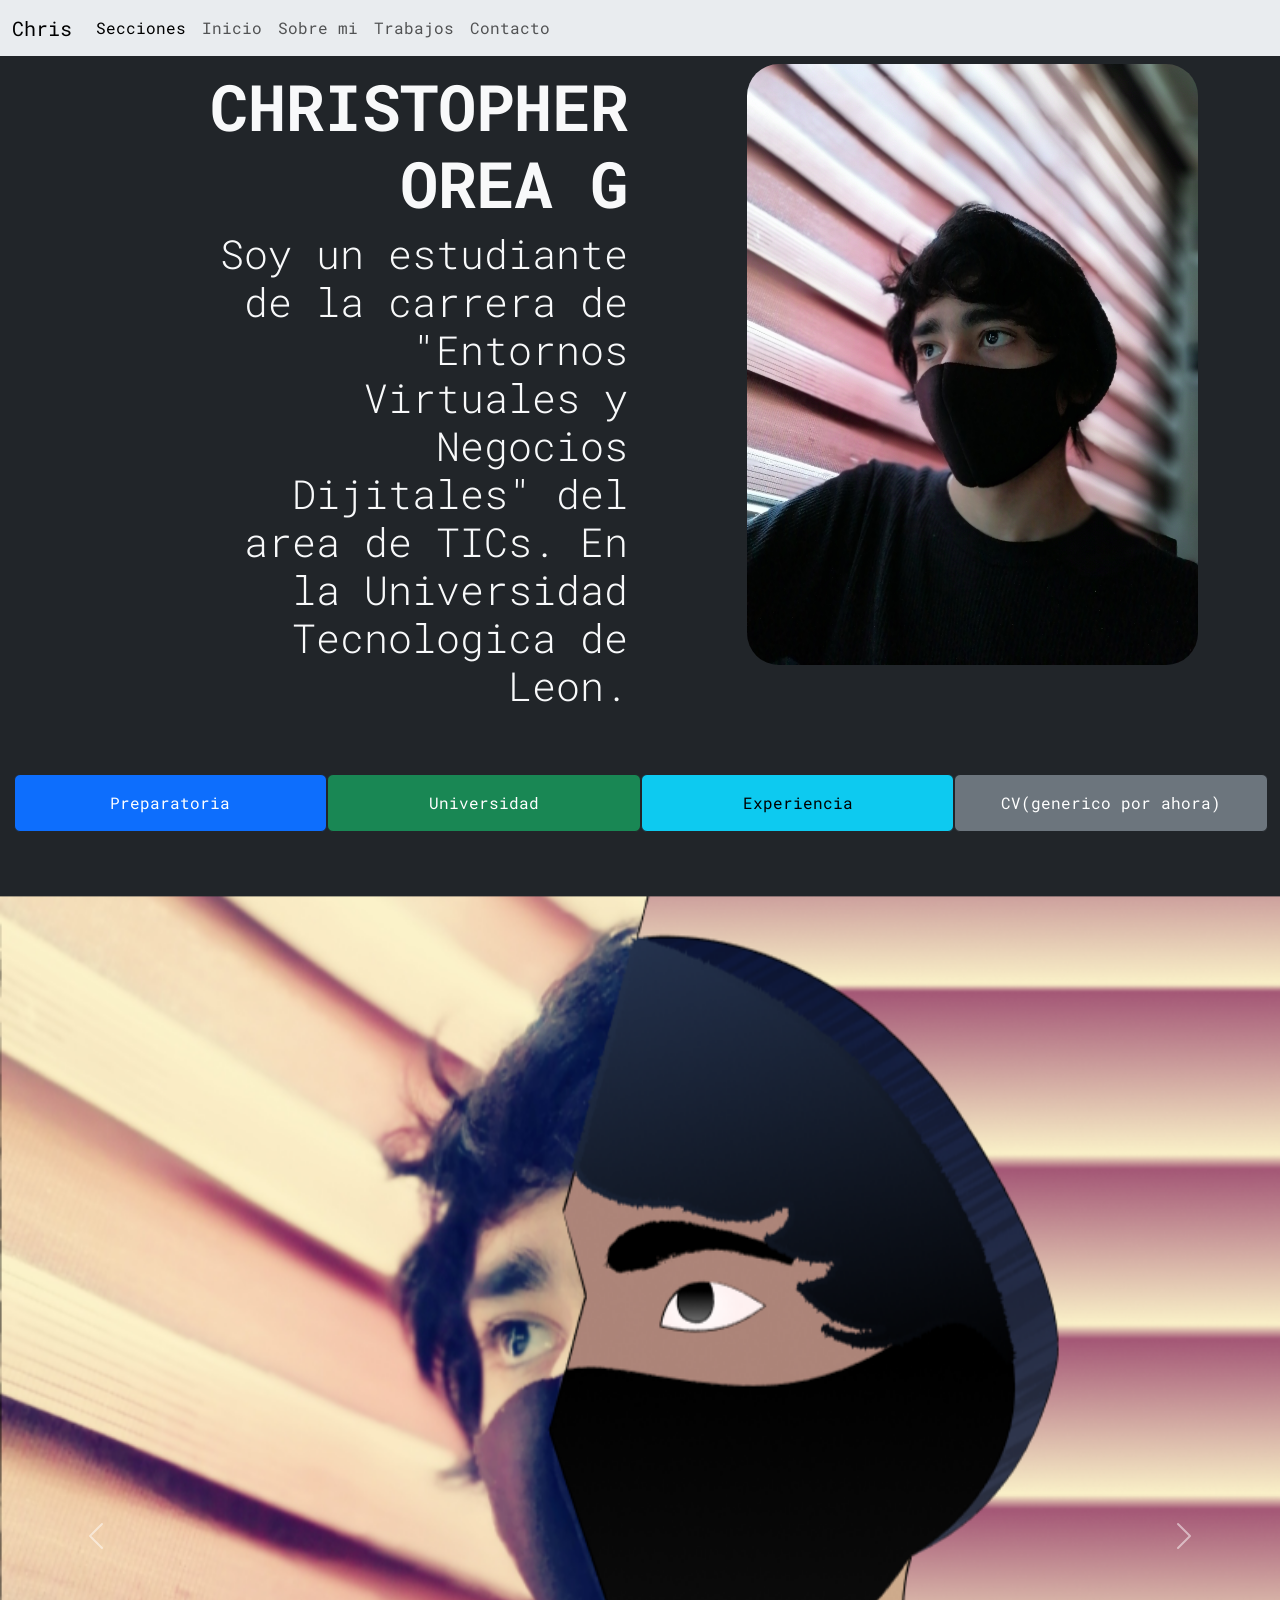
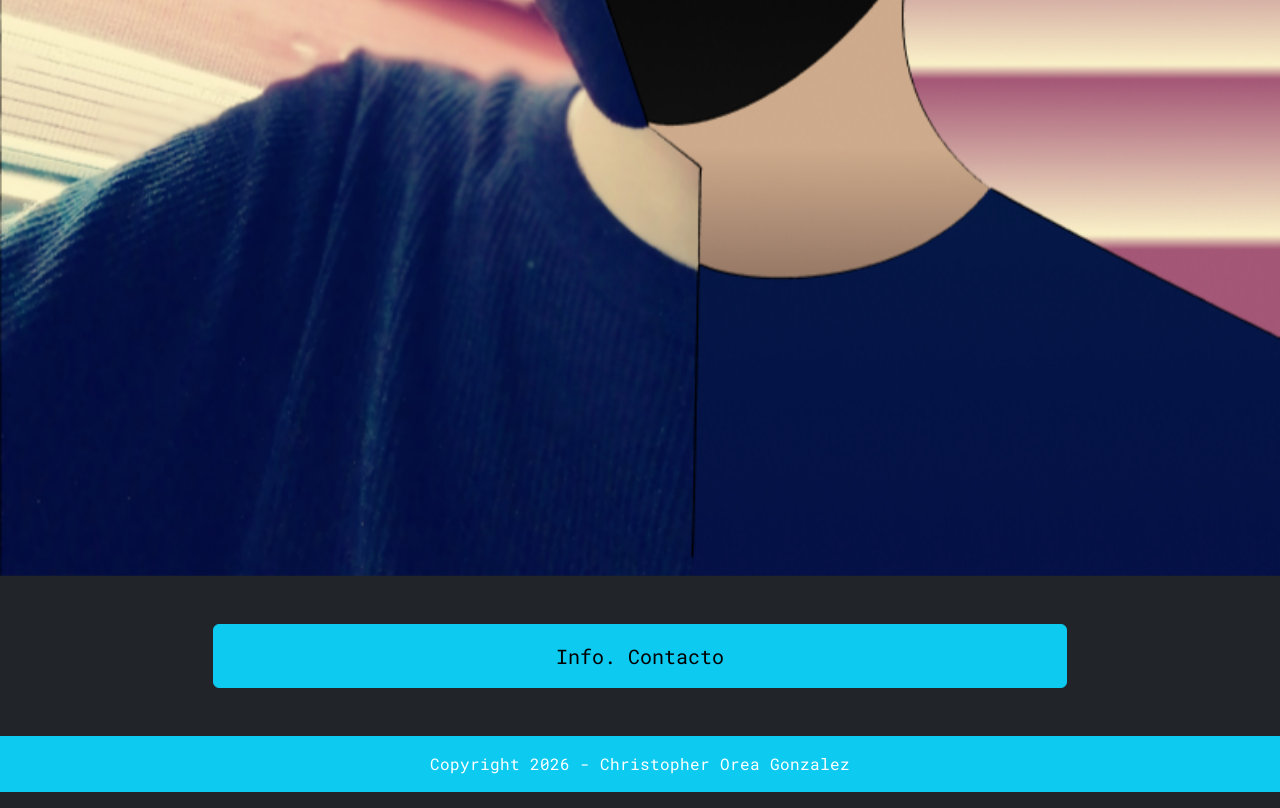
==== index.html @ 301a8b94 "c5" ====
<!DOCTYPE html>
<html lang="es">
<head>
    <meta charset="UTF-8">
    <meta name="viewport" content="width=device-width, initial-scale=1.0">
    <title>Christopher Orea</title>
    <link rel="stylesheet" href="css/bootstrap.min.css">   
    <link rel="stylesheet" href="css/estilos.css">
</head>
<body class="bg-dark text-light">
    <header class="fixed-top">
        <nav class="navbar navbar-expand-lg bg-body-secondary">
        <div class="container-fluid">
            <a class="navbar-brand" href="#Home">Chris</a>
            <button class="navbar-toggler" type="button" data-bs-toggle="collapse" data-bs-target="#navbarNavAltMarkup" aria-controls="navbarNavAltMarkup" aria-expanded="false" aria-label="Toggle navigation">
                <span class="navbar-toggler-icon"></span>
            </button>
            <div class="collapse navbar-collapse" id="navbarNavAltMarkup">
            <div class="navbar-nav">
                <a class="nav-link active" aria-current="page" href="#">Secciones</a>
                <a class="nav-link" href="#Home">Inicio</a>
                <a class="nav-link" href="#Yo">Sobre mi</a>
                <a class="nav-link" href="#Proyectos">Trabajos</a>
                <a class="nav-link" href="#Contacto">Contacto</a>
            </div>
            </div>
        </div>
        </nav>
    </header>

    <section id="Home" class="container pt-5">
        <div class="row pt-3">
            <article class="col-10 col-lg-5 offset-1 text-lg-end text-center pt-lg-1">
            <h1 class="display-3 fw-bolder">CHRISTOPHER OREA G</h1>
            <p id="parrafo" class="display-6 d-lg-block">Soy un estudiante de la carrera de "Entornos Virtuales y Negocios Dijitales" del area de TICs. En la Universidad Tecnologica de Leon.</p>
            </article>
            <figure class="col-10 col-lg-5 d-block offset-1 offset-lg-1 pt-4 pt-lg-0">
                <img id="FPerfil" src="recursos/fotos/IMG_20210125_112441.jpg" alt="Christopher" class="img-fluid rounded-5">
            </figure>
        </div>        
    </section>

    <section id="Yo" class="row pt-5">
    <p id="botonesYo" class="row col-12 mb-3">
        <button class="btn btn-primary col-6 col-lg-3 py-3 border border-dark" type="button" data-bs-toggle="collapse" data-bs-target="#Preparatoria" aria-expanded="false" aria-controls="Preparatoria">Preparatoria</button>
        <button class="btn btn-success col-6 col-lg-3 py-3 border border-dark" type="button" data-bs-toggle="collapse" data-bs-target="#Universidad" aria-expanded="false" aria-controls="Universidad">Universidad</button>
        <button class="btn btn-info col-6 col-lg-3 py-3 border border-dark" type="button" data-bs-toggle="collapse" data-bs-target="#Experiencia" aria-expanded="false" aria-controls="Experiencia">Experiencia</button>
        <button class="btn btn-secondary col-6 col-lg-3 border border-dark" type="button" data-bs-toggle="collapse" data-bs-target="#CV" aria-expanded="false" aria-controls="Preparatoria">CV(generico por ahora)</button>
    </p>
    <div class="row">
        <div class="col-12 col-lg-3">
            <div class="collapse multi-collapse col-12" id="Preparatoria">
                <div class="card card-body text-primary">
                Some placeholder content for the first collapse component of this multi-collapse example. This panel is hidden by default but revealed when the user activates the relevant trigger.
                </div>
            </div>
        </div>
        <div class="col-12 col-lg-3">
            <div class="collapse multi-collapse col-12" id="Universidad">
                <div class="card card-body text-success mt-3 mt-lg-0">
                Some placeholder content for the first collapse component of this multi-collapse example. This panel is hidden by default but revealed when the user activates the relevant trigger.
                </div>
            </div>
        </div>
        <div class="col-12 col-lg-3">
            <div class="collapse multi-collapse col-12" id="Experiencia">
                <div class="card card-body text-info mt-3 mt-lg-0">
                Some placeholder content for the first collapse component of this multi-collapse example. This panel is hidden by default but revealed when the user activates the relevant trigger.
                </div>
            </div>
        </div>
        <div class="col-12 col-lg-3">
            <div class="collapse multi-collapse col-12" id="CV">
                <div class="card card-body text-secondary mt-3 mt-lg-0">
                <img src="recursos/fotos/CV.png" alt="Curriculum Vitae">
                </div>
            </div>
        </div>
    </div>
    </section>

    <section id="Proyectos" class="py-5">
        <div id="carouselExampleFade" class="carousel slide carousel-fade">
            <div class="carousel-inner">
                <div class="carousel-item active">
                    <img src="recursos/fotos/ExamenIlustrator_Orea_Gonzalez_Christopher.png" class="d-block w-100" alt="...">
                </div>
                <div class="carousel-item">
                    <img src="recursos/fotos/Frame 1.jpg" class="d-block w-100" alt="...">
                </div>
                <div class="carousel-item">
                    <video class="w-100 rounded shadow" controls autoplay muted>
                    <source src="recursos/videos/Video.mp4" type="video/mp4">
                    Tu navegador no soporta el elemento de video.
                </video>
                </div>
            </div>
        <button class="carousel-control-prev" type="button" data-bs-target="#carouselExampleFade" data-bs-slide="prev">
            <span class="carousel-control-prev-icon" aria-hidden="true"></span>
            <span class="visually-hidden">Previous</span>
        </button>
        <button class="carousel-control-next" type="button" data-bs-target="#carouselExampleFade" data-bs-slide="next">
            <span class="carousel-control-next-icon" aria-hidden="true"></span>
            <span class="visually-hidden">Next</span>
        </button>
        </div>        
    </section>

    <section id="Contacto">
        <div class="col-10 col-lg-8 offset-1 offset-lg-2 pb-5" href="formulario.html">
        <button type="button" class="btn btn-info col-12 py-3 fs-5" >Info. Contacto</button>
        </div>
    </section>

    <footer class="bg-info text-white text-center">
    <p class="py-3">Copyright 2026 - Christopher Orea Gonzalez</p>
</footer>
    <script src="js/bootstrap.bundle.min.js"></script>
</body>
</html>
---- css/estilos.css ----
@import url('https://fonts.googleapis.com/css2?family=Roboto+Mono:ital,wght@0,100..700;1,100..700&display=swap');

#Yo{
padding-left: 2%;
}

body{
    font-family: "Roboto Mono", monospace;
}

.parrafo{
font-weight: 50px;
}
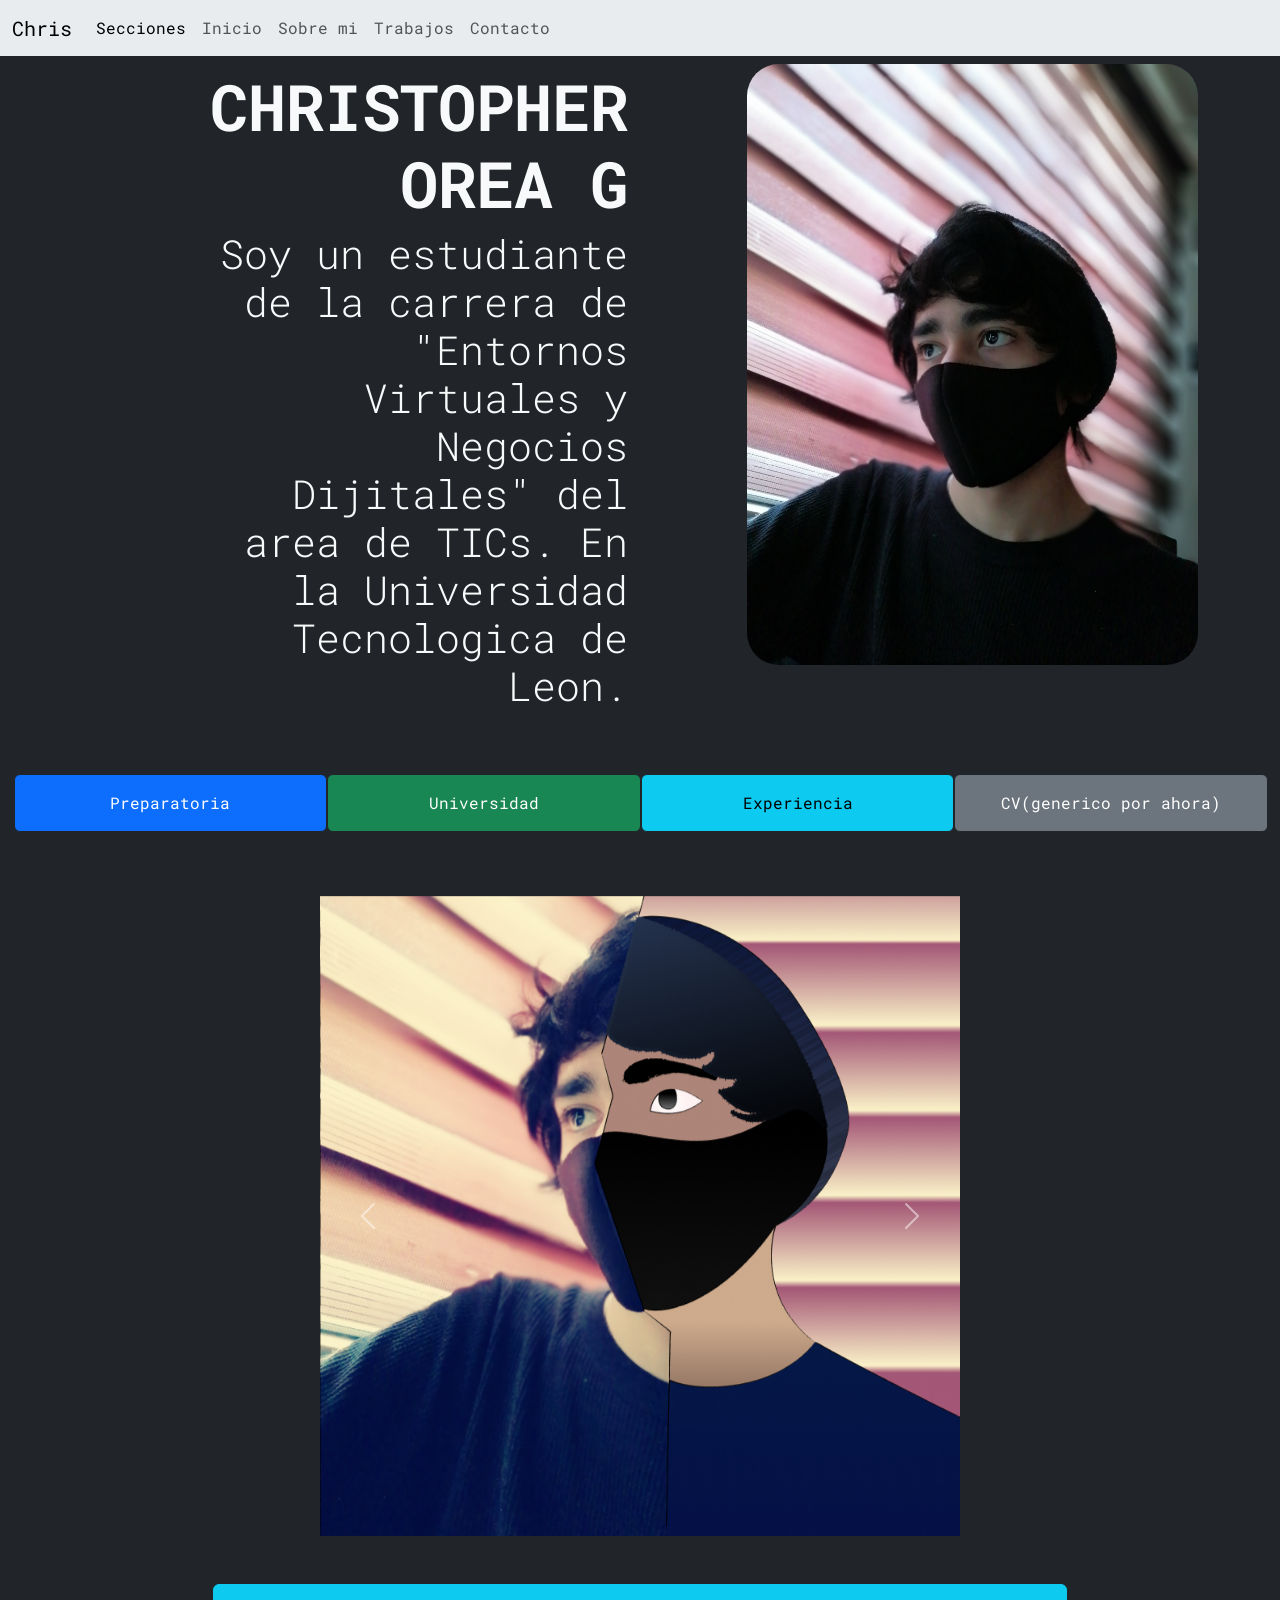
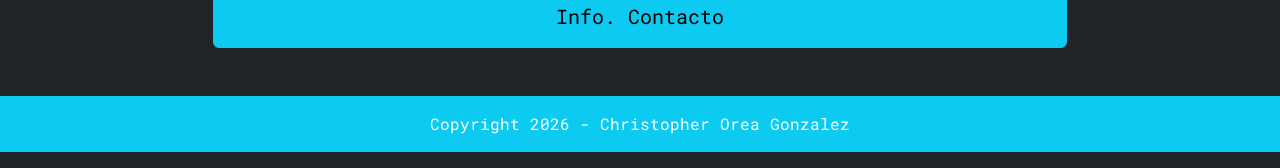
==== commit b6e26bc8: "c6" ====
--- a/index.html
+++ b/index.html
@@ -80,18 +80,17 @@
     </section>
 
     <section id="Proyectos" class="py-5">
-        <div id="carouselExampleFade" class="carousel slide carousel-fade">
+        <div id="carouselExampleFade" class="carousel slide carousel-fade col-lg-6 offset-lg-3">
             <div class="carousel-inner">
                 <div class="carousel-item active">
-                    <img src="recursos/fotos/ExamenIlustrator_Orea_Gonzalez_Christopher.png" class="d-block w-100" alt="...">
+                    <img src="recursos/fotos/ExamenIlustrator_Orea_Gonzalez_Christopher.png" class="d-block w-100" alt="Ilustracion">
                 </div>
                 <div class="carousel-item">
-                    <img src="recursos/fotos/Frame 1.jpg" class="d-block w-100" alt="...">
+                    <img src="recursos/fotos/Frame 1.jpg" class="d-block w-100" alt="Luma Studios">
                 </div>
                 <div class="carousel-item">
                     <video class="w-100 rounded shadow" controls autoplay muted>
-                    <source src="recursos/videos/Video.mp4" type="video/mp4">
-                    Tu navegador no soporta el elemento de video.
+                    <source src="recursos/videos/Video.mp4" type="video/mp4" alt="Video Pez">
                 </video>
                 </div>
             </div>
@@ -106,9 +105,9 @@
         </div>        
     </section>
 
-    <section id="Contacto">
-        <div class="col-10 col-lg-8 offset-1 offset-lg-2 pb-5" href="formulario.html">
-        <button type="button" class="btn btn-info col-12 py-3 fs-5" >Info. Contacto</button>
+    <section id="Contacto" class="">
+        <div href="formulario.html" class="col-10 col-lg-8 offset-1 offset-lg-2 pb-5">
+            <button type="button" class="btn btn-info col-12 py-3 fs-5" >Info. Contacto</button>
         </div>
     </section>
 
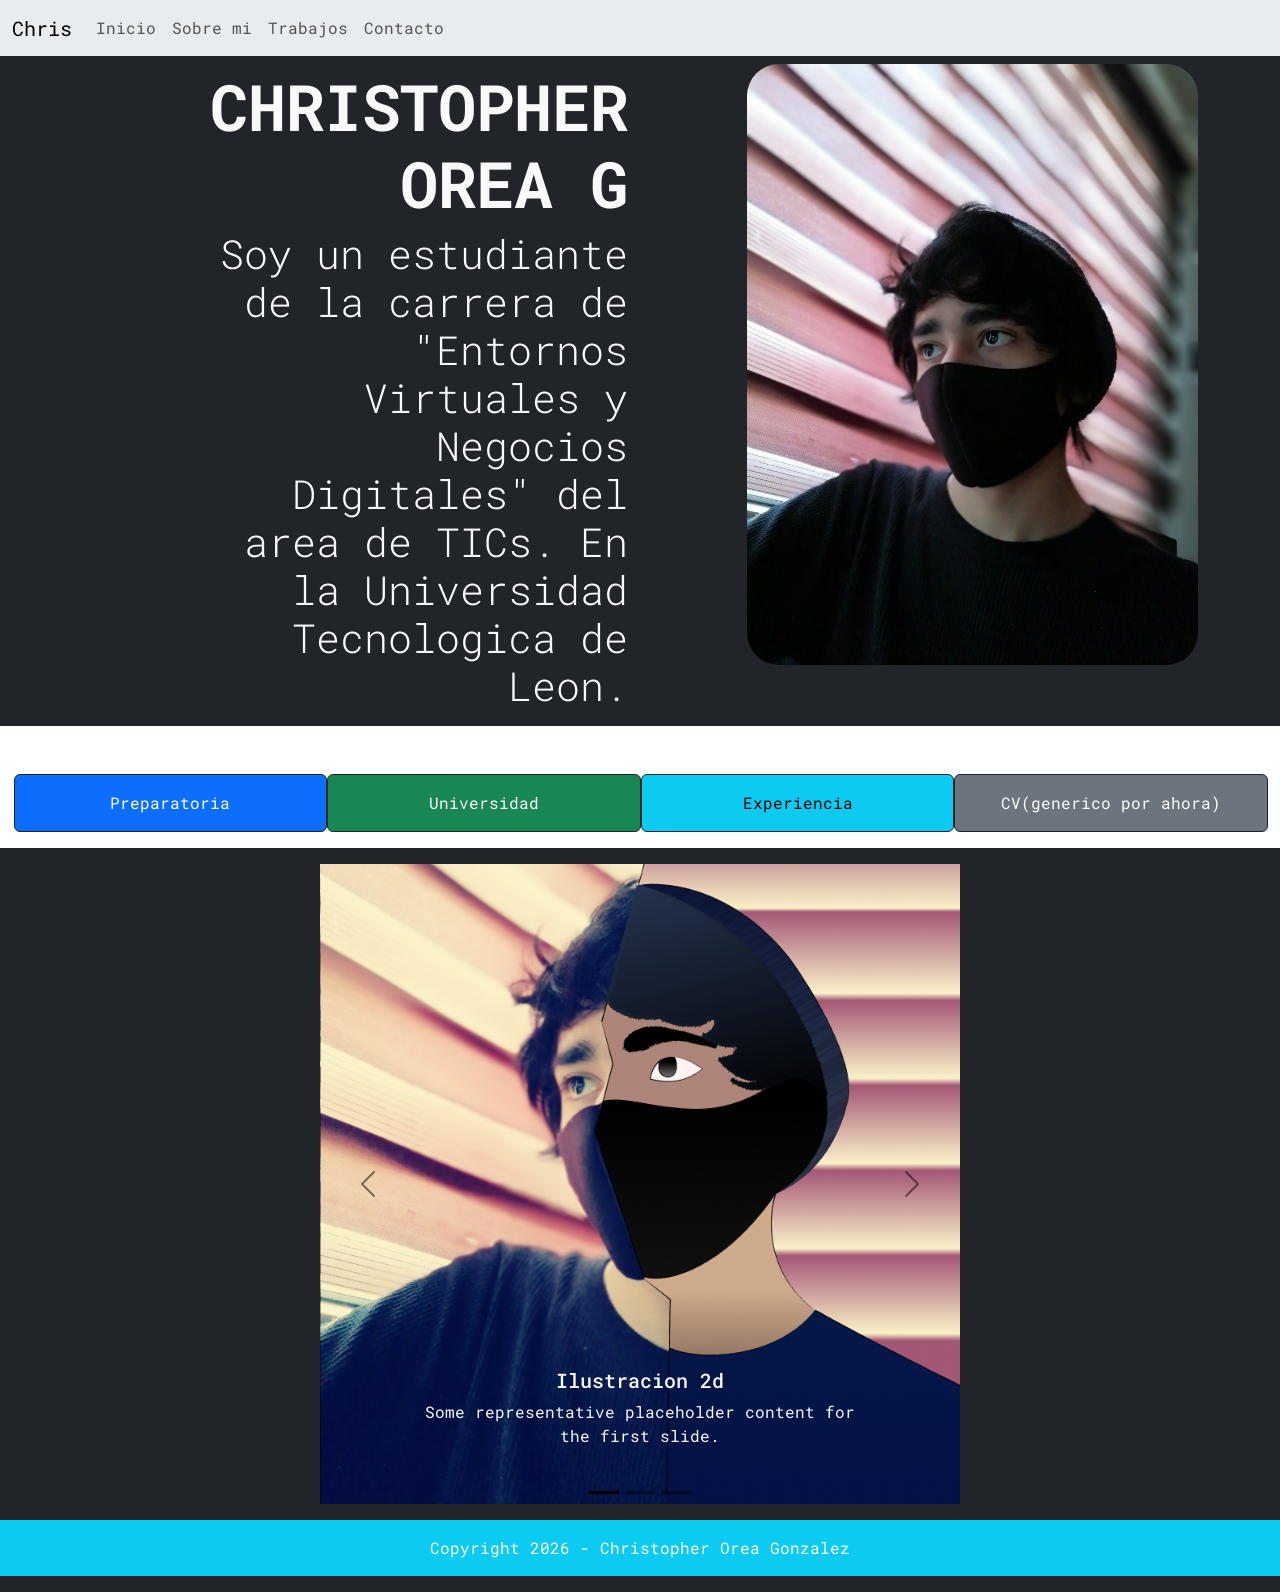
==== commit ca31ab9c: "c6" ====
--- a/index.html
+++ b/index.html
@@ -6,6 +6,7 @@
     <title>Christopher Orea</title>
     <link rel="stylesheet" href="css/bootstrap.min.css">   
     <link rel="stylesheet" href="css/estilos.css">
+    <link rel="shortcut icon" href="recursos/fotos/favicon.ico" type="image/x-icon">
 </head>
 <body class="bg-dark text-light">
     <header class="fixed-top">
@@ -17,11 +18,10 @@
             </button>
             <div class="collapse navbar-collapse" id="navbarNavAltMarkup">
             <div class="navbar-nav">
-                <a class="nav-link active" aria-current="page" href="#">Secciones</a>
                 <a class="nav-link" href="#Home">Inicio</a>
                 <a class="nav-link" href="#Yo">Sobre mi</a>
-                <a class="nav-link" href="#Proyectos">Trabajos</a>
-                <a class="nav-link" href="#Contacto">Contacto</a>
+                <a class="nav-link" href="#Proyectos2">Trabajos</a>
+                <a class="nav-link" href="./formulario.html">Contacto</a>
             </div>
             </div>
         </div>
@@ -32,7 +32,7 @@
         <div class="row pt-3">
             <article class="col-10 col-lg-5 offset-1 text-lg-end text-center pt-lg-1">
             <h1 class="display-3 fw-bolder">CHRISTOPHER OREA G</h1>
-            <p id="parrafo" class="display-6 d-lg-block">Soy un estudiante de la carrera de "Entornos Virtuales y Negocios Dijitales" del area de TICs. En la Universidad Tecnologica de Leon.</p>
+            <p id="parrafo" class="display-6 d-lg-block">Soy un estudiante de la carrera de "Entornos Virtuales y Negocios Digitales" del area de TICs. En la Universidad Tecnologica de Leon.</p>
             </article>
             <figure class="col-10 col-lg-5 d-block offset-1 offset-lg-1 pt-4 pt-lg-0">
                 <img id="FPerfil" src="recursos/fotos/IMG_20210125_112441.jpg" alt="Christopher" class="img-fluid rounded-5">
@@ -40,7 +40,7 @@
         </div>        
     </section>
 
-    <section id="Yo" class="row pt-5">
+    <section id="Yo" class="row pt-5 bg-body">
     <p id="botonesYo" class="row col-12 mb-3">
         <button class="btn btn-primary col-6 col-lg-3 py-3 border border-dark" type="button" data-bs-toggle="collapse" data-bs-target="#Preparatoria" aria-expanded="false" aria-controls="Preparatoria">Preparatoria</button>
         <button class="btn btn-success col-6 col-lg-3 py-3 border border-dark" type="button" data-bs-toggle="collapse" data-bs-target="#Universidad" aria-expanded="false" aria-controls="Universidad">Universidad</button>
@@ -79,41 +79,53 @@
     </div>
     </section>
 
-    <section id="Proyectos" class="py-5">
-        <div id="carouselExampleFade" class="carousel slide carousel-fade col-lg-6 offset-lg-3">
-            <div class="carousel-inner">
-                <div class="carousel-item active">
-                    <img src="recursos/fotos/ExamenIlustrator_Orea_Gonzalez_Christopher.png" class="d-block w-100" alt="Ilustracion">
-                </div>
-                <div class="carousel-item">
-                    <img src="recursos/fotos/Frame 1.jpg" class="d-block w-100" alt="Luma Studios">
-                </div>
-                <div class="carousel-item">
-                    <video class="w-100 rounded shadow" controls autoplay muted>
-                    <source src="recursos/videos/Video.mp4" type="video/mp4" alt="Video Pez">
-                </video>
-                </div>
-            </div>
-        <button class="carousel-control-prev" type="button" data-bs-target="#carouselExampleFade" data-bs-slide="prev">
-            <span class="carousel-control-prev-icon" aria-hidden="true"></span>
-            <span class="visually-hidden">Previous</span>
-        </button>
-        <button class="carousel-control-next" type="button" data-bs-target="#carouselExampleFade" data-bs-slide="next">
-            <span class="carousel-control-next-icon" aria-hidden="true"></span>
-            <span class="visually-hidden">Next</span>
-        </button>
-        </div>        
-    </section>
+<div id="Proyectos2" class="carousel carousel-dark slide py-3 col-lg-6 offset-lg-3">
+  <div class="carousel-indicators">
+    <button type="button" data-bs-target="#Proyectos2" data-bs-slide-to="0" class="active" aria-current="true" aria-label="Slide 1"></button>
+    <button type="button" data-bs-target="#Proyectos2" data-bs-slide-to="1" aria-label="Slide 2"></button>
+    <button type="button" data-bs-target="#Proyectos2" data-bs-slide-to="2" aria-label="Slide 3"></button>
+  </div>
+    <div class="carousel-inner">
+    <div class="carousel-item active">
+        <img src="recursos/fotos/ExamenIlustrator_Orea_Gonzalez_Christopher.png" class="d-block w-100" alt="Ilustracion">
+        <div class="carousel-caption d-none d-md-block text-light">
+            <h5>Ilustracion 2d</h5>
+            <p>Some representative placeholder content for the first slide.</p>
+        </div>
+    </div>
+    <div class="carousel-item">
+        <img src="recursos/fotos/Frame 1.jpg" class="d-block w-100" alt="Luma Studios">
+        <div class="carousel-caption d-none d-md-block">
+            <h5 class="">Ilustracion Vectorial</h5>
+            <p>Some representative placeholder content for the second slide.</p>
+        </div>
+    </div>
+    <div class="carousel-item">
+        <video class="w-100 rounded shadow" controls autoplay>
+        <source src="recursos/videos/Video.mp4" type="video/mp4" alt="Video Pez">
+        <div class="carousel-caption d-none d-md-block">
+            <h5>Edicion de video</h5>
+            <p>Some representative placeholder content for the third slide.</p>
+      </div>
+    </div>
+  </div>
+  <button class="carousel-control-prev" type="button" data-bs-target="#Proyectos2" data-bs-slide="prev">
+    <span class="carousel-control-prev-icon" aria-hidden="true"></span>
+    <span class="visually-hidden">Previous</span>
+  </button>
+  <button class="carousel-control-next" type="button" data-bs-target="#Proyectos2" data-bs-slide="next">
+    <span class="carousel-control-next-icon " aria-hidden="true"></span>
+    <span class="visually-hidden">Next</span>
+  </button>
+</div>
 
-    <section id="Contacto" class="">
-        <div href="formulario.html" class="col-10 col-lg-8 offset-1 offset-lg-2 pb-5">
-            <button type="button" class="btn btn-info col-12 py-3 fs-5" >Info. Contacto</button>
-        </div>
-    </section>
 
+
+</section>
     <footer class="bg-info text-white text-center">
     <p class="py-3">Copyright 2026 - Christopher Orea Gonzalez</p>
-</footer>
+    </footer>
+    
     <script src="js/bootstrap.bundle.min.js"></script>
 </body>
 </html>
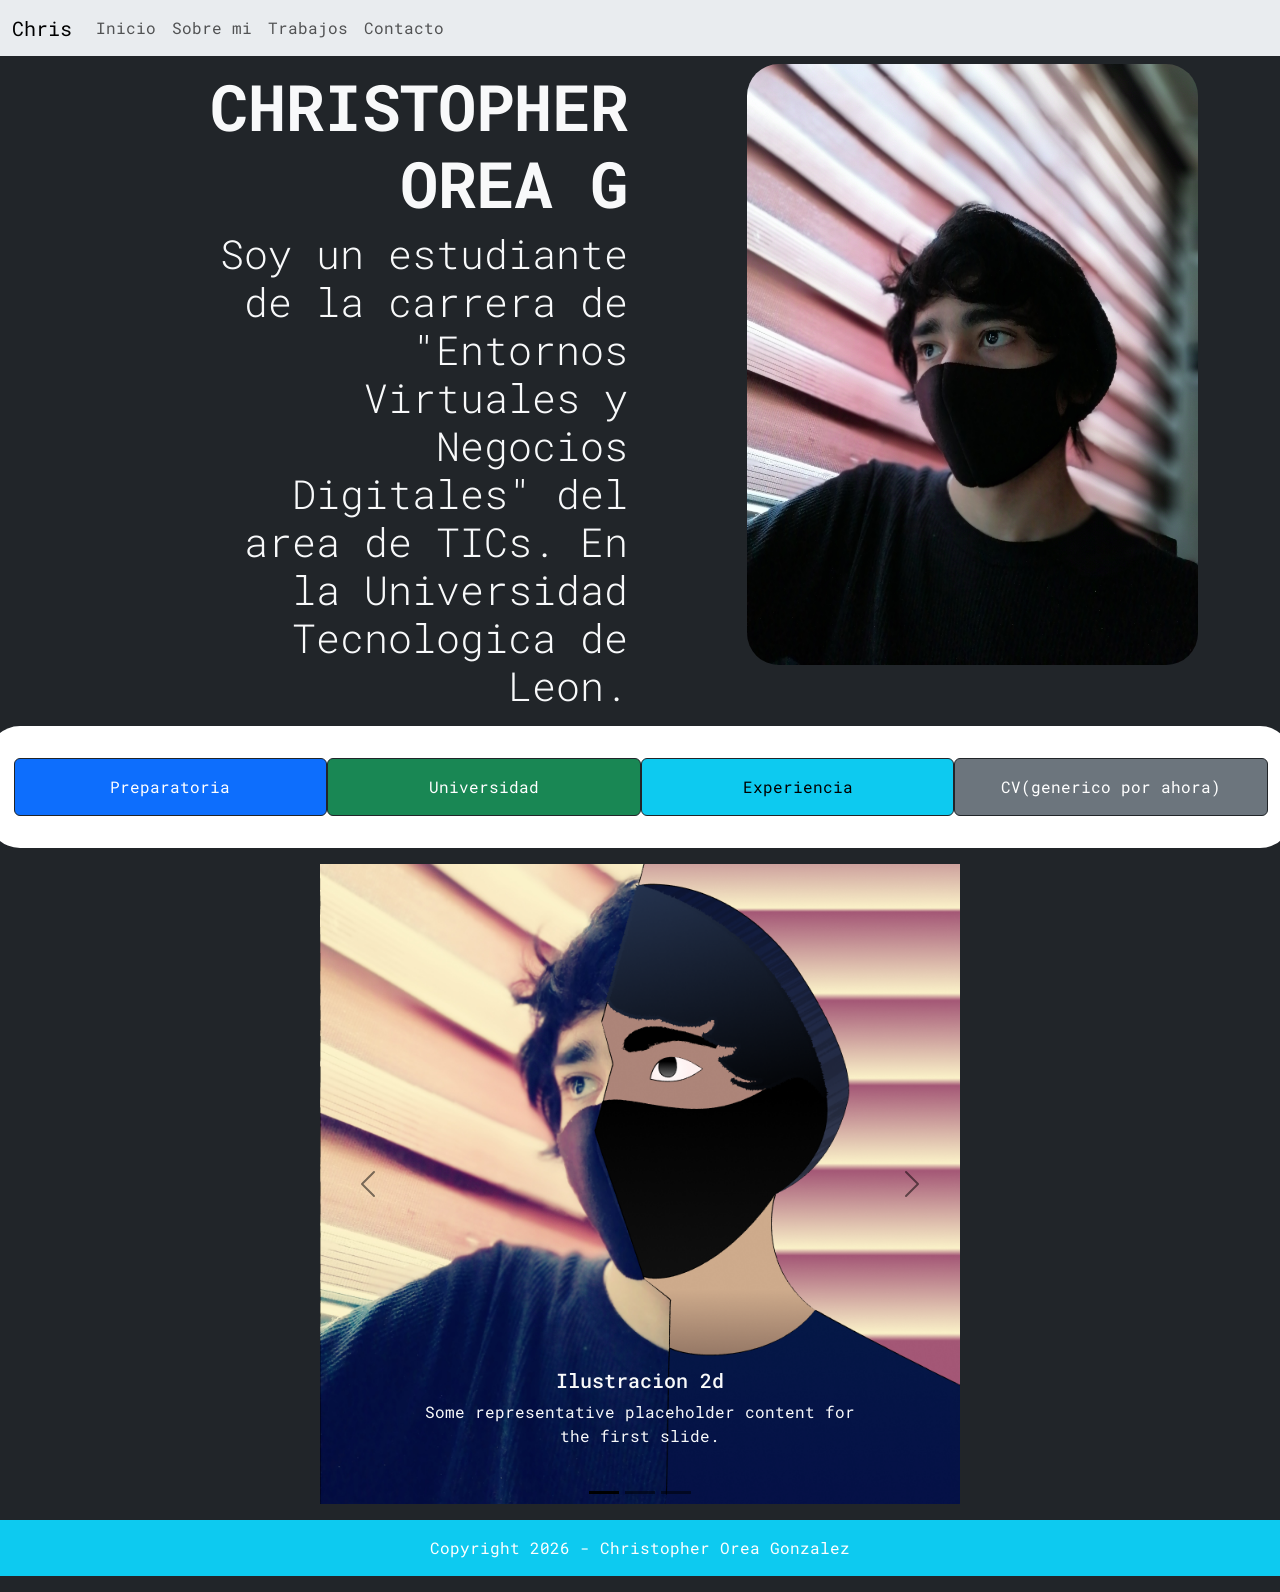
==== commit b65acd1d: "c7" ====
--- a/index.html
+++ b/index.html
@@ -40,8 +40,8 @@
         </div>        
     </section>
 
-    <section id="Yo" class="row pt-5 bg-body">
-    <p id="botonesYo" class="row col-12 mb-3">
+    <section id="Yo" class="row py-3 bg-body rounded-5">
+    <p id="botonesYo" class="row col-12 mt-3">
         <button class="btn btn-primary col-6 col-lg-3 py-3 border border-dark" type="button" data-bs-toggle="collapse" data-bs-target="#Preparatoria" aria-expanded="false" aria-controls="Preparatoria">Preparatoria</button>
         <button class="btn btn-success col-6 col-lg-3 py-3 border border-dark" type="button" data-bs-toggle="collapse" data-bs-target="#Universidad" aria-expanded="false" aria-controls="Universidad">Universidad</button>
         <button class="btn btn-info col-6 col-lg-3 py-3 border border-dark" type="button" data-bs-toggle="collapse" data-bs-target="#Experiencia" aria-expanded="false" aria-controls="Experiencia">Experiencia</button>
@@ -101,7 +101,7 @@
         </div>
     </div>
     <div class="carousel-item">
-        <video class="w-100 rounded shadow" controls autoplay>
+        <video class="w-100 rounded shadow" controls>
         <source src="recursos/videos/Video.mp4" type="video/mp4" alt="Video Pez">
         <div class="carousel-caption d-none d-md-block">
             <h5>Edicion de video</h5>
@@ -119,8 +119,6 @@
   </button>
 </div>
 
-
-
 </section>
     <footer class="bg-info text-white text-center">
     <p class="py-3">Copyright 2026 - Christopher Orea Gonzalez</p>
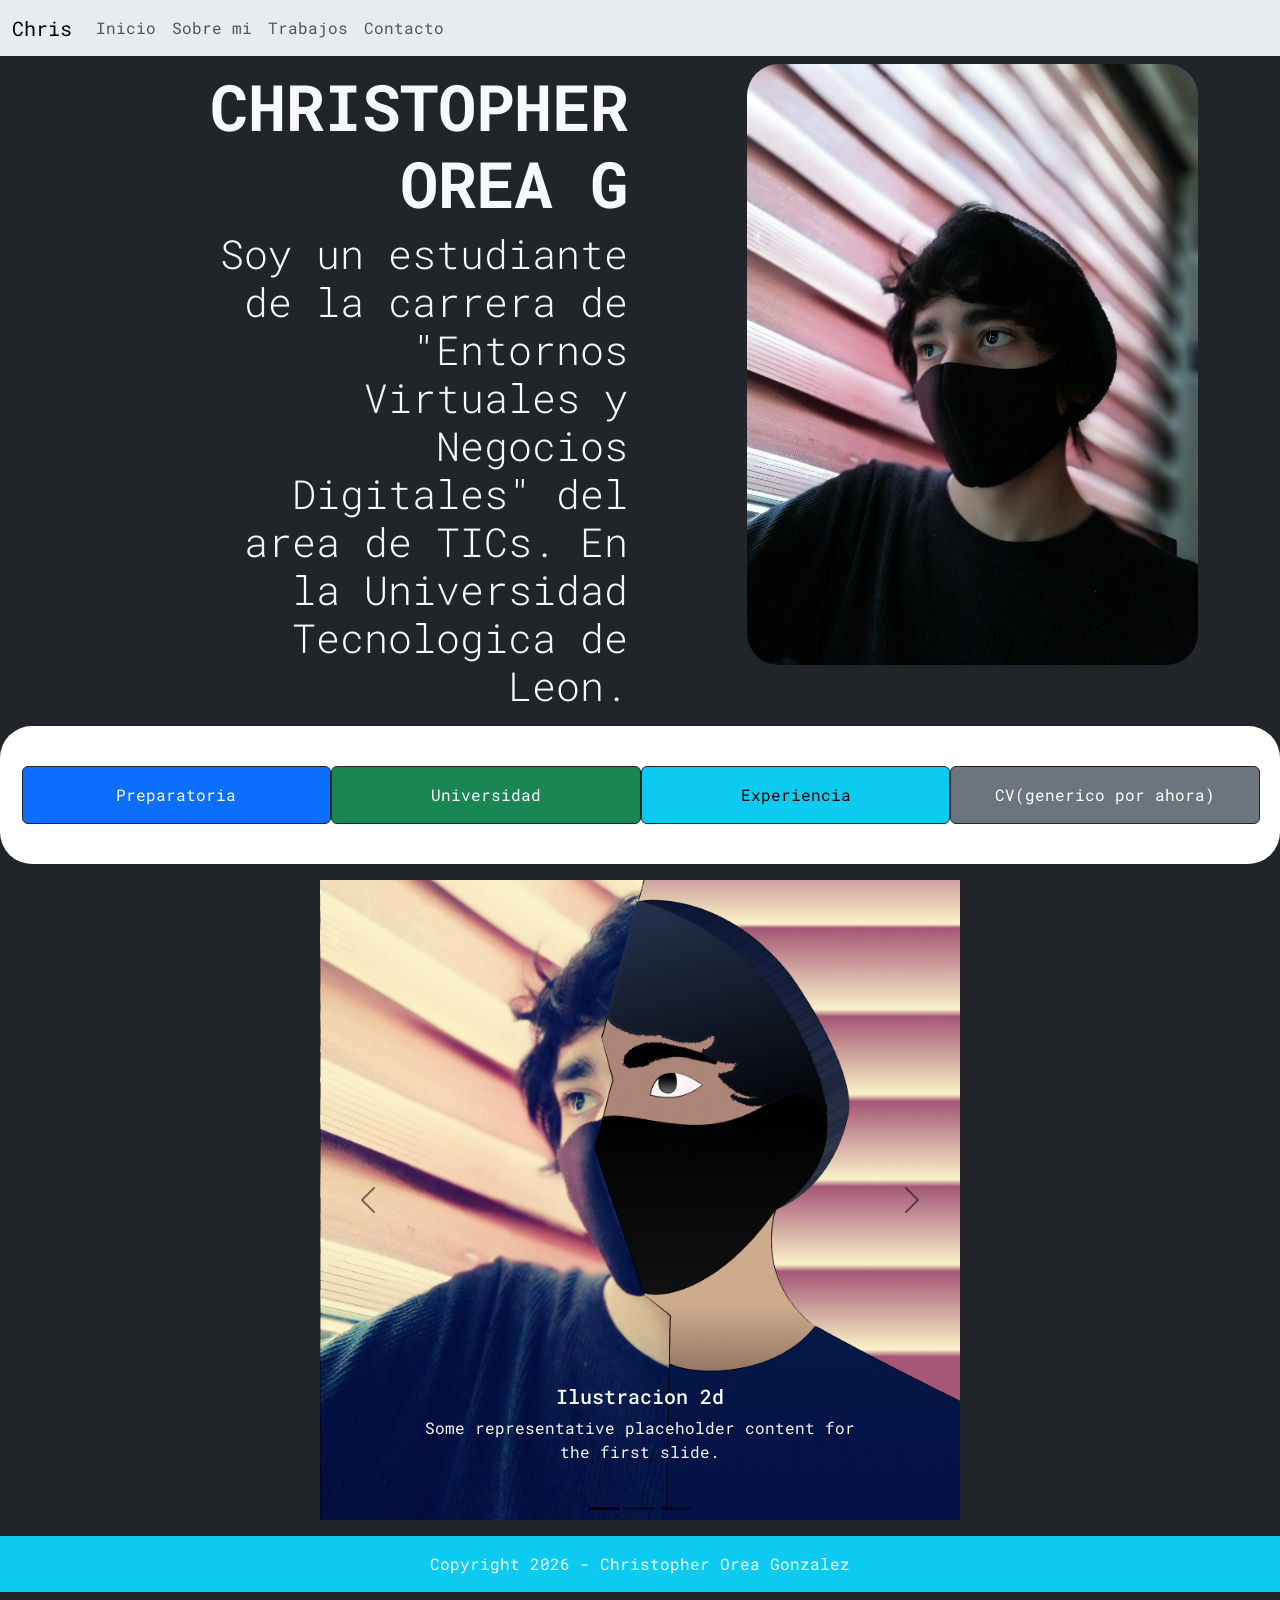
==== commit b3cc9905: "c8" ====
--- a/index.html
+++ b/index.html
@@ -40,14 +40,14 @@
         </div>        
     </section>
 
-    <section id="Yo" class="row py-3 bg-body rounded-5">
-    <p id="botonesYo" class="row col-12 mt-3">
-        <button class="btn btn-primary col-6 col-lg-3 py-3 border border-dark" type="button" data-bs-toggle="collapse" data-bs-target="#Preparatoria" aria-expanded="false" aria-controls="Preparatoria">Preparatoria</button>
-        <button class="btn btn-success col-6 col-lg-3 py-3 border border-dark" type="button" data-bs-toggle="collapse" data-bs-target="#Universidad" aria-expanded="false" aria-controls="Universidad">Universidad</button>
-        <button class="btn btn-info col-6 col-lg-3 py-3 border border-dark" type="button" data-bs-toggle="collapse" data-bs-target="#Experiencia" aria-expanded="false" aria-controls="Experiencia">Experiencia</button>
-        <button class="btn btn-secondary col-6 col-lg-3 border border-dark" type="button" data-bs-toggle="collapse" data-bs-target="#CV" aria-expanded="false" aria-controls="Preparatoria">CV(generico por ahora)</button>
+    <section id="Yo" class="row py-3 bg-body rounded-5 g-0">
+    <p id="botonesYo" class="row justify-content-center p-2 mt-3">
+        <button class="btn btn-primary col-5 col-lg-3 py-3 border border-dark" type="button" data-bs-toggle="collapse" data-bs-target="#Preparatoria" aria-expanded="false" aria-controls="Preparatoria">Preparatoria</button>
+        <button class="btn btn-success col-5 col-lg-3 py-3 border border-dark" type="button" data-bs-toggle="collapse" data-bs-target="#Universidad" aria-expanded="false" aria-controls="Universidad">Universidad</button>
+        <button class="btn btn-info col-5 col-lg-3 py-3 border border-dark" type="button" data-bs-toggle="collapse" data-bs-target="#Experiencia" aria-expanded="false" aria-controls="Experiencia">Experiencia</button>
+        <button class="btn btn-secondary col-5 col-lg-3 border border-dark" type="button" data-bs-toggle="collapse" data-bs-target="#CV" aria-expanded="false" aria-controls="Preparatoria">CV(generico por ahora)</button>
     </p>
-    <div class="row">
+    <div class="row ">
         <div class="col-12 col-lg-3">
             <div class="collapse multi-collapse col-12" id="Preparatoria">
                 <div class="card card-body text-primary">
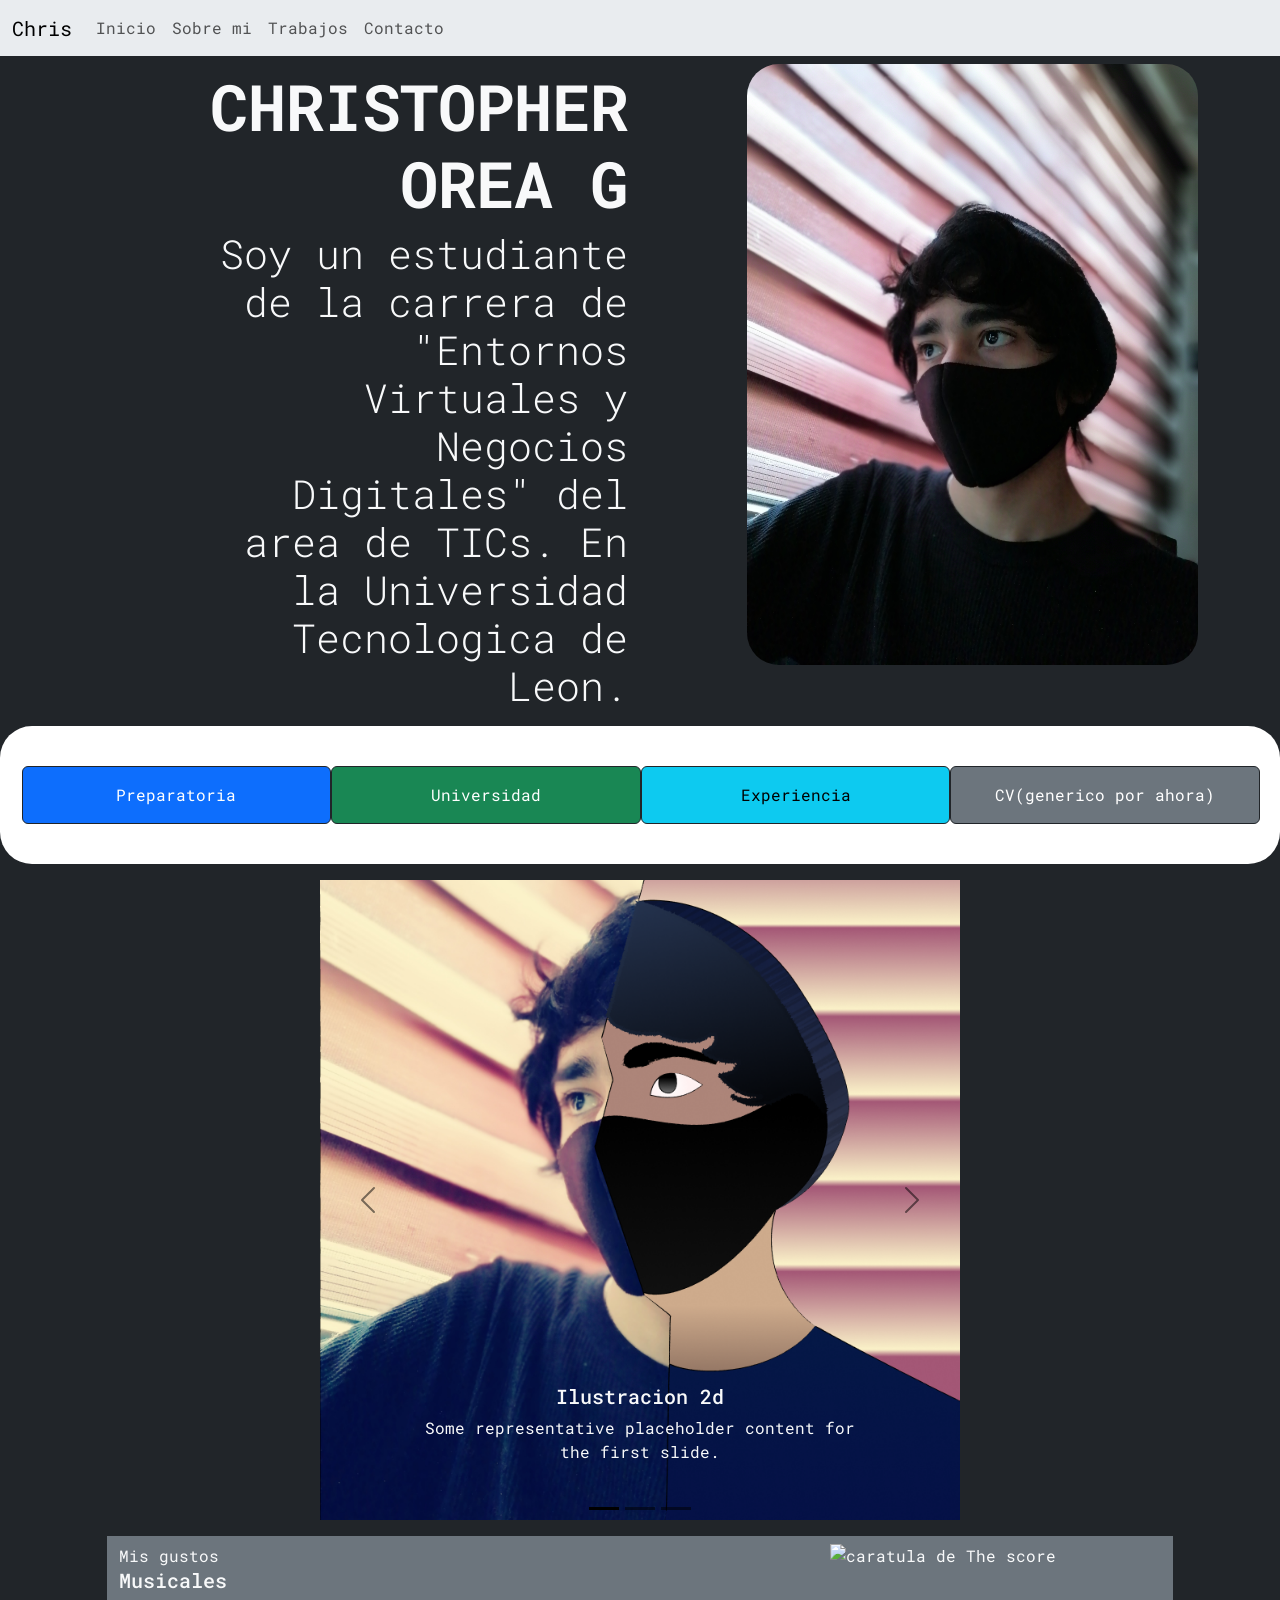
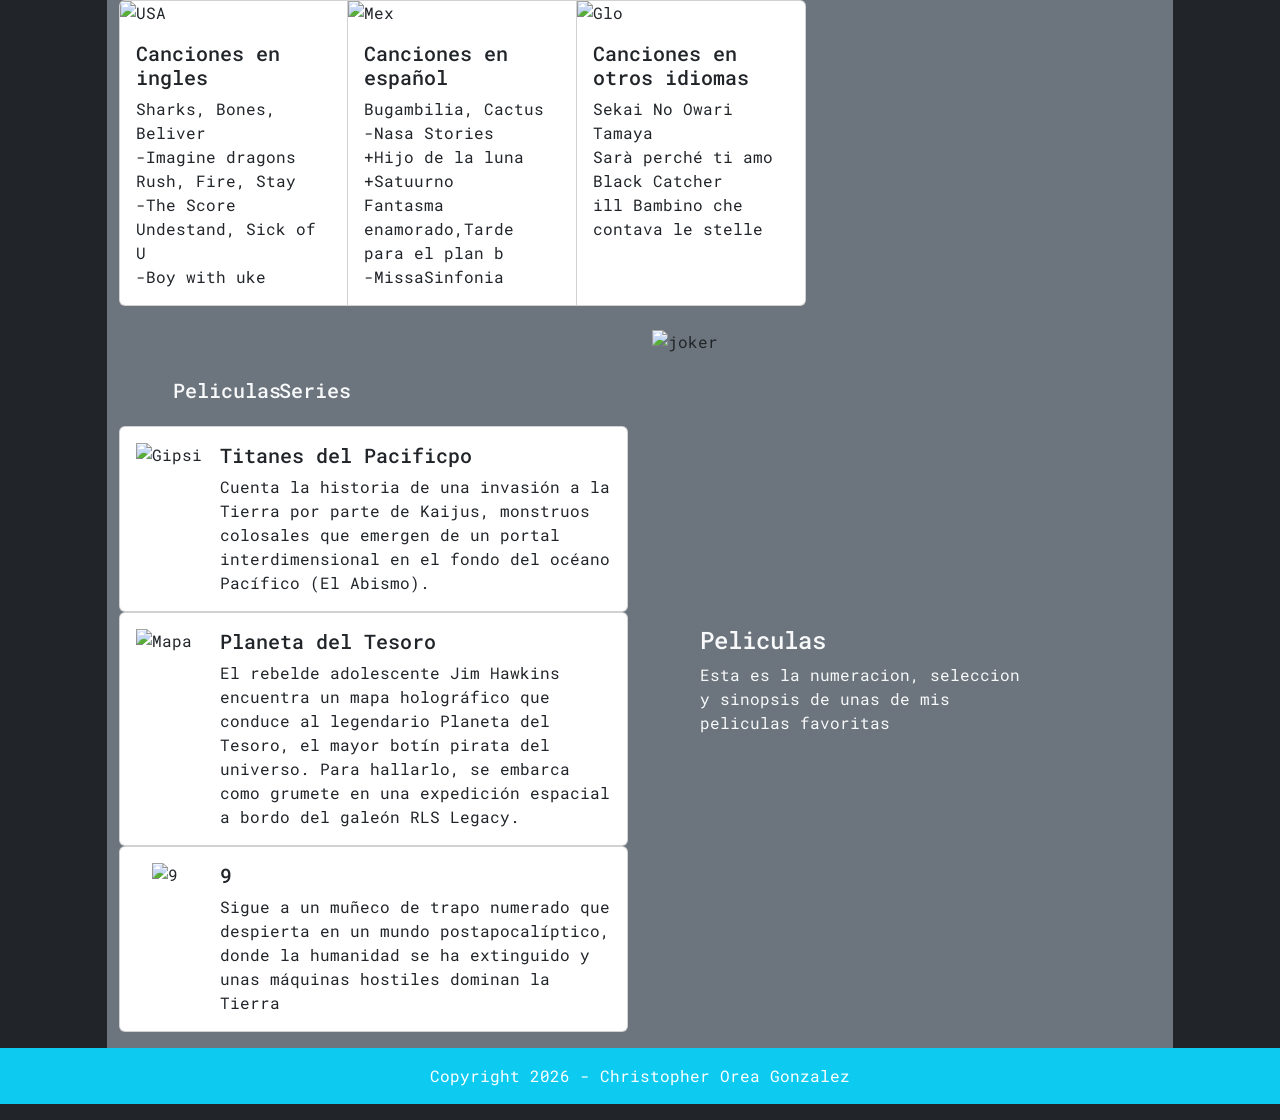
==== commit e0436776: "remedial2" ====
--- a/index.html
+++ b/index.html
@@ -79,45 +79,142 @@
     </div>
     </section>
 
-<div id="Proyectos2" class="carousel carousel-dark slide py-3 col-lg-6 offset-lg-3">
-  <div class="carousel-indicators">
-    <button type="button" data-bs-target="#Proyectos2" data-bs-slide-to="0" class="active" aria-current="true" aria-label="Slide 1"></button>
-    <button type="button" data-bs-target="#Proyectos2" data-bs-slide-to="1" aria-label="Slide 2"></button>
-    <button type="button" data-bs-target="#Proyectos2" data-bs-slide-to="2" aria-label="Slide 3"></button>
-  </div>
-    <div class="carousel-inner">
-    <div class="carousel-item active">
-        <img src="recursos/fotos/ExamenIlustrator_Orea_Gonzalez_Christopher.png" class="d-block w-100" alt="Ilustracion">
-        <div class="carousel-caption d-none d-md-block text-light">
-            <h5>Ilustracion 2d</h5>
-            <p>Some representative placeholder content for the first slide.</p>
-        </div>
-    </div>
-    <div class="carousel-item">
-        <img src="recursos/fotos/Frame 1.jpg" class="d-block w-100" alt="Luma Studios">
-        <div class="carousel-caption d-none d-md-block">
-            <h5 class="">Ilustracion Vectorial</h5>
-            <p>Some representative placeholder content for the second slide.</p>
-        </div>
-    </div>
-    <div class="carousel-item">
-        <video class="w-100 rounded shadow" controls>
-        <source src="recursos/videos/Video.mp4" type="video/mp4" alt="Video Pez">
-        <div class="carousel-caption d-none d-md-block">
-            <h5>Edicion de video</h5>
-            <p>Some representative placeholder content for the third slide.</p>
-      </div>
-    </div>
-  </div>
-  <button class="carousel-control-prev" type="button" data-bs-target="#Proyectos2" data-bs-slide="prev">
-    <span class="carousel-control-prev-icon" aria-hidden="true"></span>
-    <span class="visually-hidden">Previous</span>
-  </button>
-  <button class="carousel-control-next" type="button" data-bs-target="#Proyectos2" data-bs-slide="next">
-    <span class="carousel-control-next-icon " aria-hidden="true"></span>
-    <span class="visually-hidden">Next</span>
-  </button>
-</div>
+    <div id="Proyectos2" class="carousel carousel-dark slide py-3 col-lg-6 offset-lg-3">
+    <div class="carousel-indicators">
+        <button type="button" data-bs-target="#Proyectos2" data-bs-slide-to="0" class="active" aria-current="true" aria-label="Slide 1"></button>
+        <button type="button" data-bs-target="#Proyectos2" data-bs-slide-to="1" aria-label="Slide 2"></button>
+        <button type="button" data-bs-target="#Proyectos2" data-bs-slide-to="2" aria-label="Slide 3"></button>
+    </div>
+        <div class="carousel-inner">
+        <div class="carousel-item active">
+            <img src="recursos/fotos/ExamenIlustrator_Orea_Gonzalez_Christopher.png" class="d-block w-100" alt="Ilustracion">
+            <div class="carousel-caption d-none d-md-block text-light">
+                <h5>Ilustracion 2d</h5>
+                <p>Some representative placeholder content for the first slide.</p>
+            </div>
+        </div>
+        <div class="carousel-item">
+            <img src="recursos/fotos/Frame 1.jpg" class="d-block w-100" alt="Luma Studios">
+            <div class="carousel-caption d-none d-md-block">
+                <h5 class="">Ilustracion Vectorial</h5>
+                <p>Some representative placeholder content for the second slide.</p>
+            </div>
+        </div>
+        <div class="carousel-item">
+            <video class="w-100 rounded shadow" controls>
+            <source src="recursos/videos/Video.mp4" type="video/mp4" alt="Video Pez">
+            <div class="carousel-caption d-none d-md-block">
+                <h5>Edicion de video</h5>
+                <p>Some representative placeholder content for the third slide.</p>
+        </div>
+        </div>
+    </div>
+    <button class="carousel-control-prev" type="button" data-bs-target="#Proyectos2" data-bs-slide="prev">
+        <span class="carousel-control-prev-icon" aria-hidden="true"></span>
+        <span class="visually-hidden">Previous</span>
+    </button>
+    <button class="carousel-control-next" type="button" data-bs-target="#Proyectos2" data-bs-slide="next">
+        <span class="carousel-control-next-icon " aria-hidden="true"></span>
+        <span class="visually-hidden">Next</span>
+    </button>
+    </div>
+
+<!--seccion de remedial-->
+
+    <rojo1 class="offset-1 col-10 row bg-secondary py-2">
+    <naranja class="col-8" id="texto y caratulas izquierda">
+        <rosa>
+            <text>Mis gustos</text>
+            <h5>Musicales</h5>
+        </rosa>
+        <verde class="card-group">
+            <div class="card">
+                <img class="card-img-top" src="recursos/fotos/bandera-usa.png" alt="USA" style="width: 25%;">
+                <div class="card-body">
+                    <h5 class="card-title">Canciones en ingles</h5>
+                    <p class="card-text">
+                        Sharks, Bones, Beliver<br>-Imagine dragons<br>
+                        Rush, Fire, Stay<br>-The Score<br>
+                        Undestand, Sick of U<br>-Boy with uke
+                    </p>
+                </div>
+            </div>
+            <div class="card">
+                <img class="card-img-top" src="recursos/fotos/bandera-mexico.png" alt="Mex" style="width: 25%;">
+                <div class="card-body">
+                    <h5 class="card-title">Canciones en español</h5>
+                    <p class="card-text">
+                        Bugambilia, Cactus<br>-Nasa Stories<br>
+                        +Hijo de la luna<br>
+                        +Satuurno<br>
+                        Fantasma enamorado,Tarde para el plan b<br>-MissaSinfonia
+                    </p>
+                </div>
+            </div>
+            <div class="card">
+                <img class="card-img-top" src="recursos/fotos/bandera-internacional.png" alt="Glo" style="width: 25%;">
+                <div class="card-body">
+                    <h5 class="card-title">Canciones en otros idiomas</h5>
+                    <p class="card-text">
+                        Sekai No Owari<br>
+                        Tamaya<br>
+                        Sarà perché ti amo<br>
+                        Black Catcher<br>
+                        ill Bambino che contava le stelle
+                    </p>
+                </div>
+            </div>
+        </verde>
+    </naranja>
+
+    <img class="col-4" src="recursos/fotos/The_Score.jpg" alt="caratula de The score">
+    </rojo1>
+
+    <rojo2 class="offset-1 col-10 row bg-secondary py-3">
+        <naranja class="col-6">
+            <rosa class="row offset-1 col-10 pt-5 pb-3">
+                <h5 class="col-3">Peliculas</h5>
+                <h5 class="col-3">Series</h5>
+            </rosa>
+            <morado id="morado" class="flex-wrap gap-3">
+                <div class="card card-row my-auto">
+                    <img class="card-img-overlay" src="recursos/fotos/Gipsi_Dander.png" alt="Gipsi" style="width: 100px;">
+                    <div class="card-body offset-2">
+                        <h5 class="card-title">Titanes del Pacificpo</h5>
+                        <p class="card-text">
+                            Cuenta la historia de una invasión a la Tierra por parte de Kaijus, monstruos colosales que emergen de un portal interdimensional en el fondo del océano Pacífico (El Abismo).
+                        </p>
+                    </div>
+                </div>
+                <div class="card card-row my-auto">
+                    <img class="card-img-overlay" src="recursos/fotos/El_Mapa.png" alt="Mapa" style="width: 100px;">
+                    <div class="card-body offset-2">
+                        <h5 class="card-title">Planeta del Tesoro</h5>
+                        <p class="card-text">
+                        El rebelde adolescente Jim Hawkins encuentra un mapa holográfico que conduce al legendario Planeta del Tesoro, el mayor botín pirata del universo. Para hallarlo, se embarca como grumete en una expedición espacial a bordo del galeón RLS Legacy.
+                        </p>
+                    </div>
+                </div>
+                <div class="card card-row my-auto">
+                    <img class="card-img-overlay mx-3" src="recursos/fotos/9.webp" alt="9" style="width: 60px;">
+                    <div class="card-body offset-2">
+                        <h5 class="card-title">9</h5>
+                        <p class="card-text">Sigue a un muñeco de trapo numerado que despierta en un mundo postapocalíptico, donde la humanidad se ha extinguido y unas máquinas hostiles dominan la Tierra
+                        </p>
+                    </div>
+                </div>
+            </morado>
+        </naranja>
+        <negro class="overflow-hidden col-6 card theme-inverse bg-transparent border-0">
+            <img class="object-fit-cover" src="recursos/fotos/Joker.jpg" alt="joker" style="height: 100%;">
+            <div class=" offset-1 col-8 card-img-overlay text-light d-flex flex-column justify-content-center">
+                <h4 class="card-title">Peliculas</h4>
+                <p class="card-text">Esta es la numeracion, seleccion y sinopsis de unas de mis peliculas favoritas</p>
+            </div>
+        </negro>
+    </rojo2>
+
+    <!--fin de seccion de remedial-->
 
 </section>
     <footer class="bg-info text-white text-center">
--- a/css/estilos.css
+++ b/css/estilos.css
@@ -10,4 +10,4 @@
 
 .parrafo{
 font-weight: 50px;
-}+}
